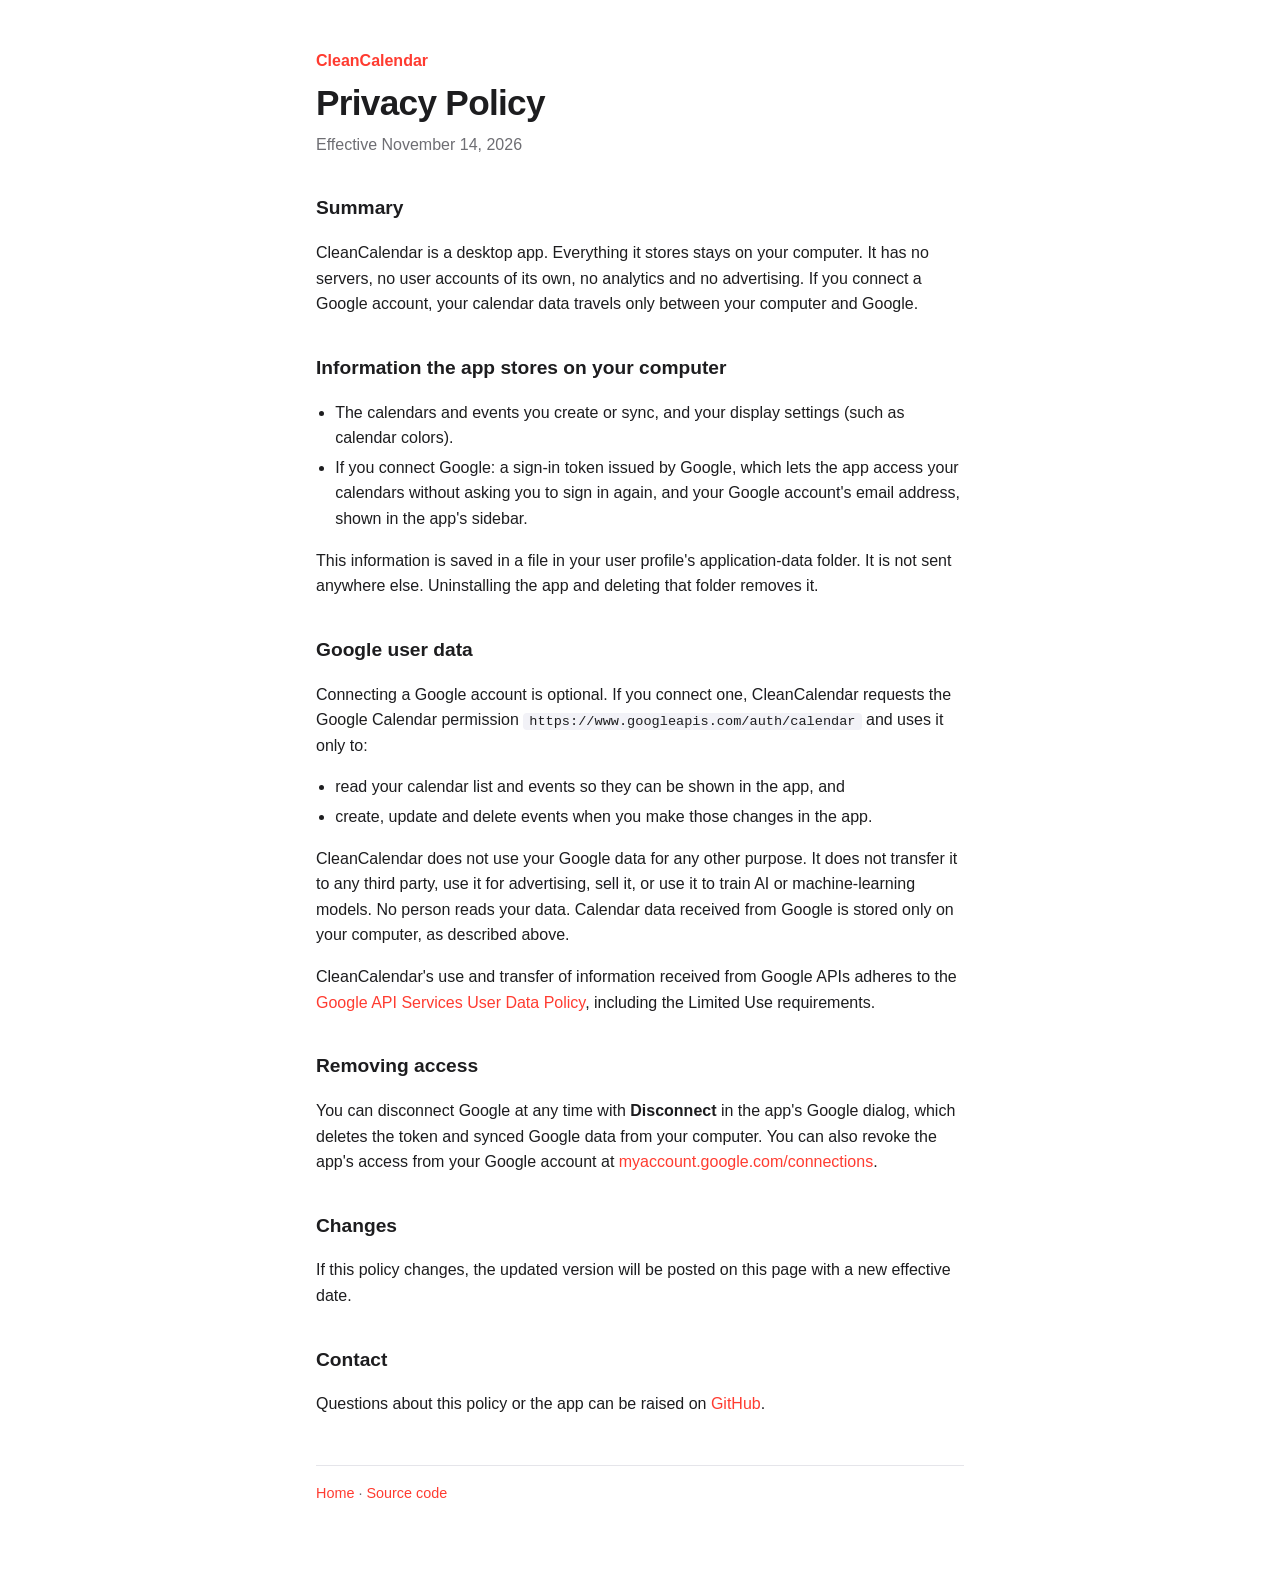
==== docs/privacy.html @ c33e26ed "Conflict-safe Google sync, emulator and live tests Uploads carry Google's etag (If-Match), so stale " ====
<!doctype html>
<html lang="en">
<head>
<meta charset="utf-8">
<meta name="viewport" content="width=device-width, initial-scale=1">
<title>Privacy Policy · CleanCalendar</title>
<meta name="description" content="How CleanCalendar handles your data and your Google Calendar information.">
<link rel="stylesheet" href="style.css">
</head>
<body>
<main>
  <header>
    <p class="crumb"><a href="index.html">CleanCalendar</a></p>
    <h1>Privacy Policy</h1>
    <p class="muted">Effective November 14, 2026</p>
  </header>

  <section>
    <h2>Summary</h2>
    <p>
      CleanCalendar is a desktop app. Everything it stores stays on your computer. It has no servers,
      no user accounts of its own, no analytics and no advertising. If you connect a Google account,
      your calendar data travels only between your computer and Google.
    </p>
  </section>

  <section>
    <h2>Information the app stores on your computer</h2>
    <ul>
      <li>The calendars and events you create or sync, and your display settings (such as calendar colors).</li>
      <li>If you connect Google: a sign-in token issued by Google, which lets the app access your calendars without asking you to sign in again, and your Google account's email address, shown in the app's sidebar.</li>
    </ul>
    <p>
      This information is saved in a file in your user profile's application-data folder. It is not sent
      anywhere else. Uninstalling the app and deleting that folder removes it.
    </p>
  </section>

  <section>
    <h2>Google user data</h2>
    <p>
      Connecting a Google account is optional. If you connect one, CleanCalendar requests the Google Calendar
      permission <code>https://www.googleapis.com/auth/calendar</code> and uses it only to:
    </p>
    <ul>
      <li>read your calendar list and events so they can be shown in the app, and</li>
      <li>create, update and delete events when you make those changes in the app.</li>
    </ul>
    <p>
      CleanCalendar does not use your Google data for any other purpose. It does not transfer it to any third
      party, use it for advertising, sell it, or use it to train AI or machine-learning models. No person
      reads your data. Calendar data received from Google is stored only on your computer, as described above.
    </p>
    <p>
      CleanCalendar's use and transfer of information received from Google APIs adheres to the
      <a href="https://developers.google.com/terms/api-services-user-data-policy">Google API Services User Data Policy</a>,
      including the Limited Use requirements.
    </p>
  </section>

  <section>
    <h2>Removing access</h2>
    <p>
      You can disconnect Google at any time with <strong>Disconnect</strong> in the app's Google dialog,
      which deletes the token and synced Google data from your computer. You can also revoke the app's
      access from your Google account at
      <a href="https://myaccount.google.com/connections">myaccount.google.com/connections</a>.
    </p>
  </section>

  <section>
    <h2>Changes</h2>
    <p>
      If this policy changes, the updated version will be posted on this page with a new effective date.
    </p>
  </section>

  <section>
    <h2>Contact</h2>
    <p>
      Questions about this policy or the app can be raised on
      <a href="https://github.com/Mytherin/CleanCalendar/issues">GitHub</a>.
    </p>
  </section>

  <footer>
    <a href="index.html">Home</a> ·
    <a href="https://github.com/Mytherin/CleanCalendar">Source code</a>
  </footer>
</main>
</body>
</html>
---- docs/style.css ----
:root {
  --bg: #ffffff;
  --text: #1d1d1f;
  --muted: #6e6e73;
  --line: #e5e5ea;
  --accent: #ff3b30;
  --code-bg: #f2f2f7;
}

@media (prefers-color-scheme: dark) {
  :root {
    --bg: #1c1c1e;
    --text: #f2f2f7;
    --muted: #98989f;
    --line: #38383a;
    --accent: #ff453a;
    --code-bg: #2c2c2e;
  }
}

* { box-sizing: border-box; }

body {
  margin: 0;
  background: var(--bg);
  color: var(--text);
  font: 16px/1.6 -apple-system, BlinkMacSystemFont, "Segoe UI", Roboto, Helvetica, Arial, sans-serif;
}

main {
  max-width: 680px;
  margin: 0 auto;
  padding: 48px 16px 64px;
}

h1 { font-size: 2.2rem; line-height: 1.2; margin: 0 0 8px; letter-spacing: -0.02em; }
h2 { font-size: 1.2rem; margin: 36px 0 8px; }
.lead { font-size: 1.15rem; color: var(--muted); margin: 0; }
.muted { color: var(--muted); margin: 0; }
.crumb { margin: 0 0 8px; font-weight: 600; }

a { color: var(--accent); text-decoration: none; }
a:hover { text-decoration: underline; }

code {
  background: var(--code-bg);
  padding: 1px 6px;
  border-radius: 4px;
  font-size: 0.85em;
  overflow-wrap: anywhere;
}

ul { padding-left: 1.2em; }
li { margin: 4px 0; }

footer {
  margin-top: 48px;
  padding-top: 16px;
  border-top: 1px solid var(--line);
  color: var(--muted);
  font-size: 0.9rem;
}
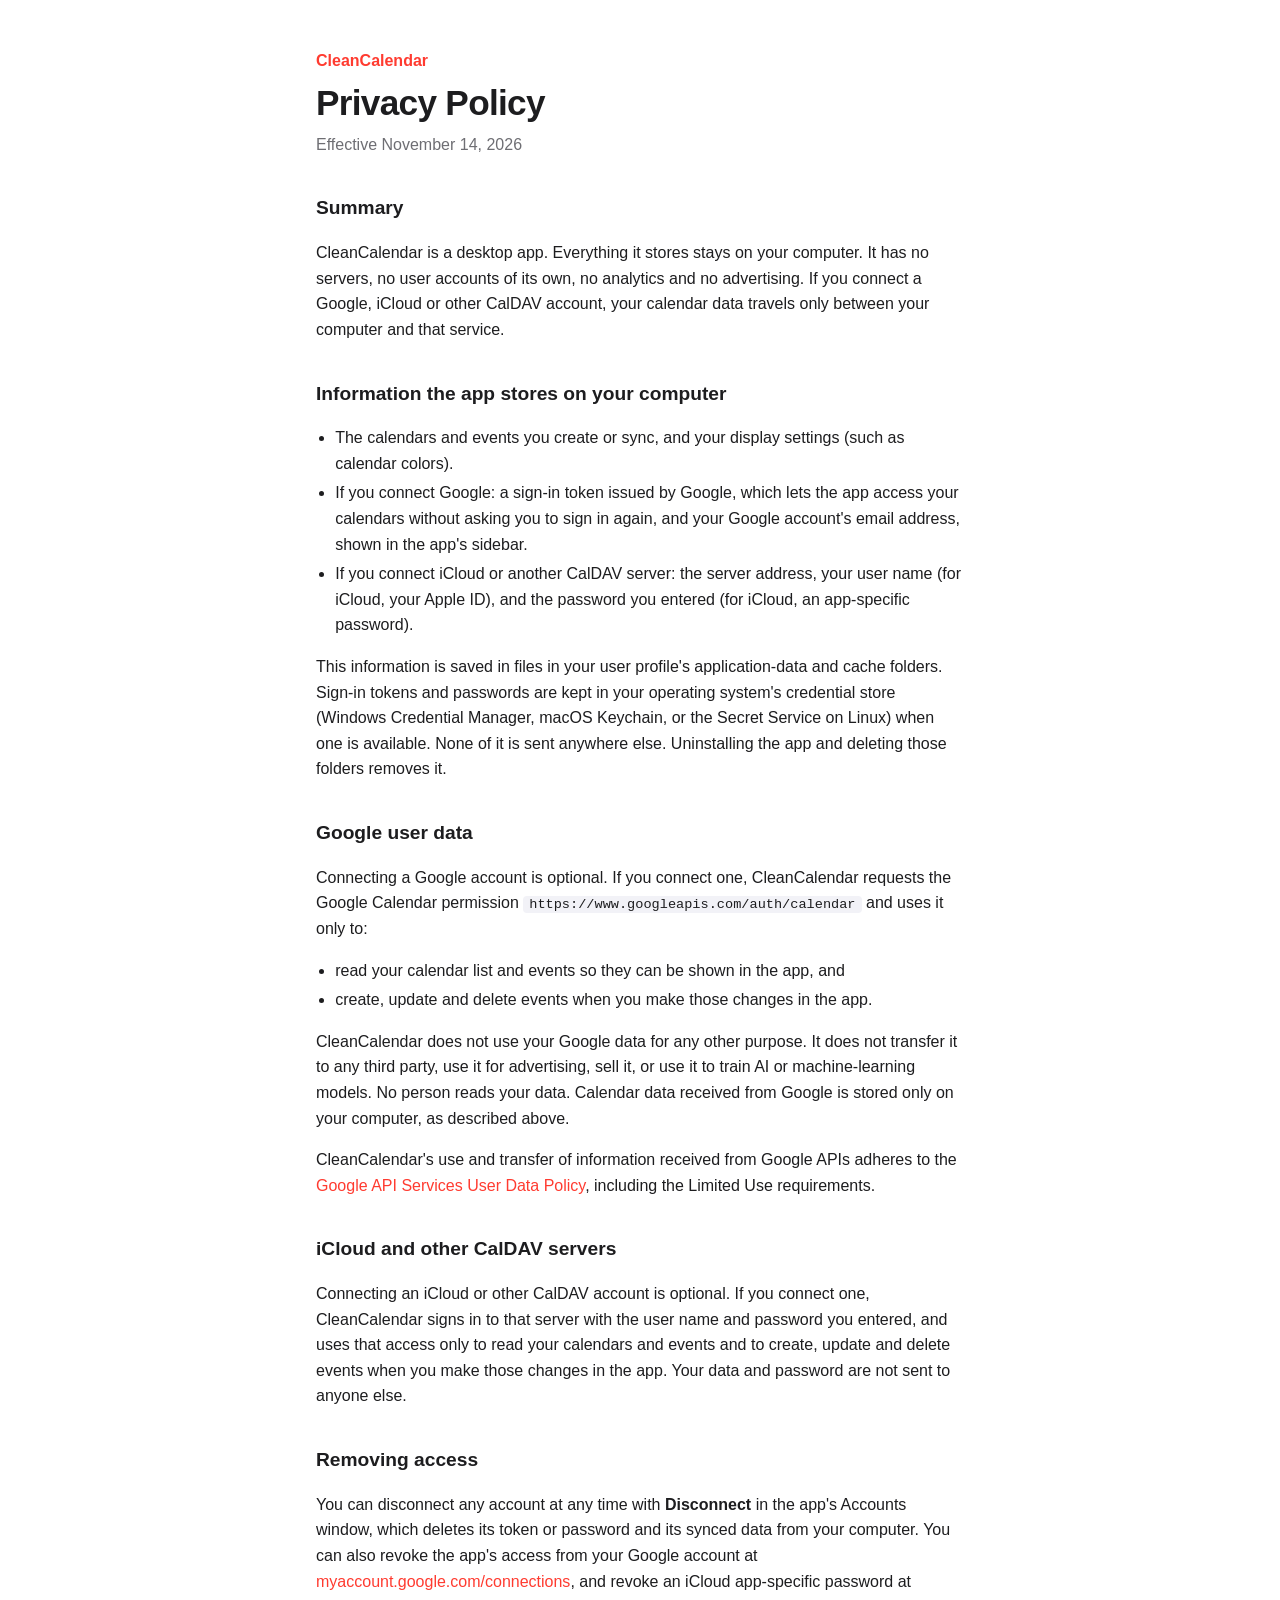
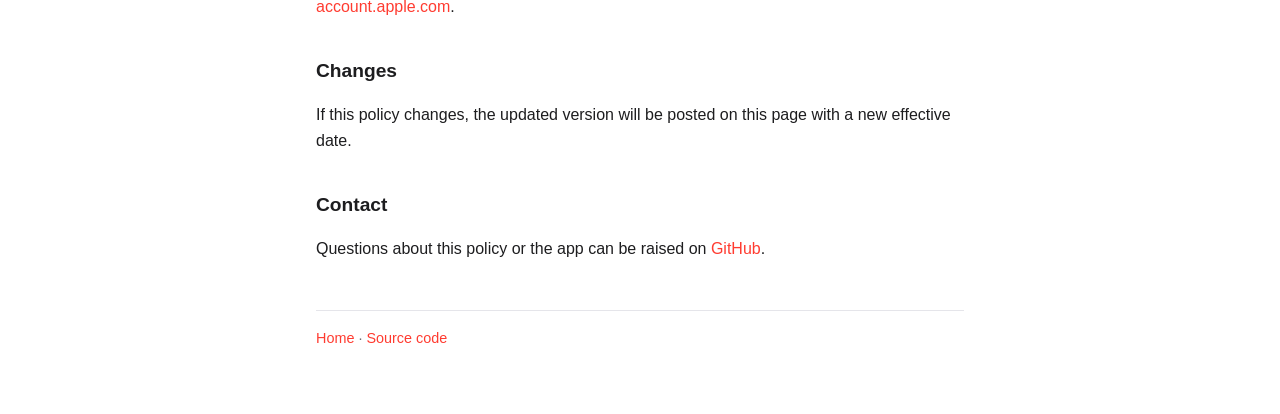
==== commit 9b0f9165: "Document iCloud/CalDAV accounts, shared sync, and the new tests" ====
--- a/docs/privacy.html
+++ b/docs/privacy.html
@@ -19,8 +19,8 @@
     <h2>Summary</h2>
     <p>
       CleanCalendar is a desktop app. Everything it stores stays on your computer. It has no servers,
-      no user accounts of its own, no analytics and no advertising. If you connect a Google account,
-      your calendar data travels only between your computer and Google.
+      no user accounts of its own, no analytics and no advertising. If you connect a Google, iCloud or
+      other CalDAV account, your calendar data travels only between your computer and that service.
     </p>
   </section>
 
@@ -29,10 +29,13 @@
     <ul>
       <li>The calendars and events you create or sync, and your display settings (such as calendar colors).</li>
       <li>If you connect Google: a sign-in token issued by Google, which lets the app access your calendars without asking you to sign in again, and your Google account's email address, shown in the app's sidebar.</li>
+      <li>If you connect iCloud or another CalDAV server: the server address, your user name (for iCloud, your Apple ID), and the password you entered (for iCloud, an app-specific password).</li>
     </ul>
     <p>
-      This information is saved in a file in your user profile's application-data folder. It is not sent
-      anywhere else. Uninstalling the app and deleting that folder removes it.
+      This information is saved in files in your user profile's application-data and cache folders.
+      Sign-in tokens and passwords are kept in your operating system's credential store (Windows Credential
+      Manager, macOS Keychain, or the Secret Service on Linux) when one is available. None of it is sent
+      anywhere else. Uninstalling the app and deleting those folders removes it.
     </p>
   </section>
 
@@ -59,12 +62,23 @@
   </section>
 
   <section>
+    <h2>iCloud and other CalDAV servers</h2>
+    <p>
+      Connecting an iCloud or other CalDAV account is optional. If you connect one, CleanCalendar signs in to
+      that server with the user name and password you entered, and uses that access only to read your
+      calendars and events and to create, update and delete events when you make those changes in the app.
+      Your data and password are not sent to anyone else.
+    </p>
+  </section>
+
+  <section>
     <h2>Removing access</h2>
     <p>
-      You can disconnect Google at any time with <strong>Disconnect</strong> in the app's Google dialog,
-      which deletes the token and synced Google data from your computer. You can also revoke the app's
+      You can disconnect any account at any time with <strong>Disconnect</strong> in the app's Accounts window,
+      which deletes its token or password and its synced data from your computer. You can also revoke the app's
       access from your Google account at
-      <a href="https://myaccount.google.com/connections">myaccount.google.com/connections</a>.
+      <a href="https://myaccount.google.com/connections">myaccount.google.com/connections</a>, and revoke an
+      iCloud app-specific password at <a href="https://account.apple.com/account/manage">account.apple.com</a>.
     </p>
   </section>
 
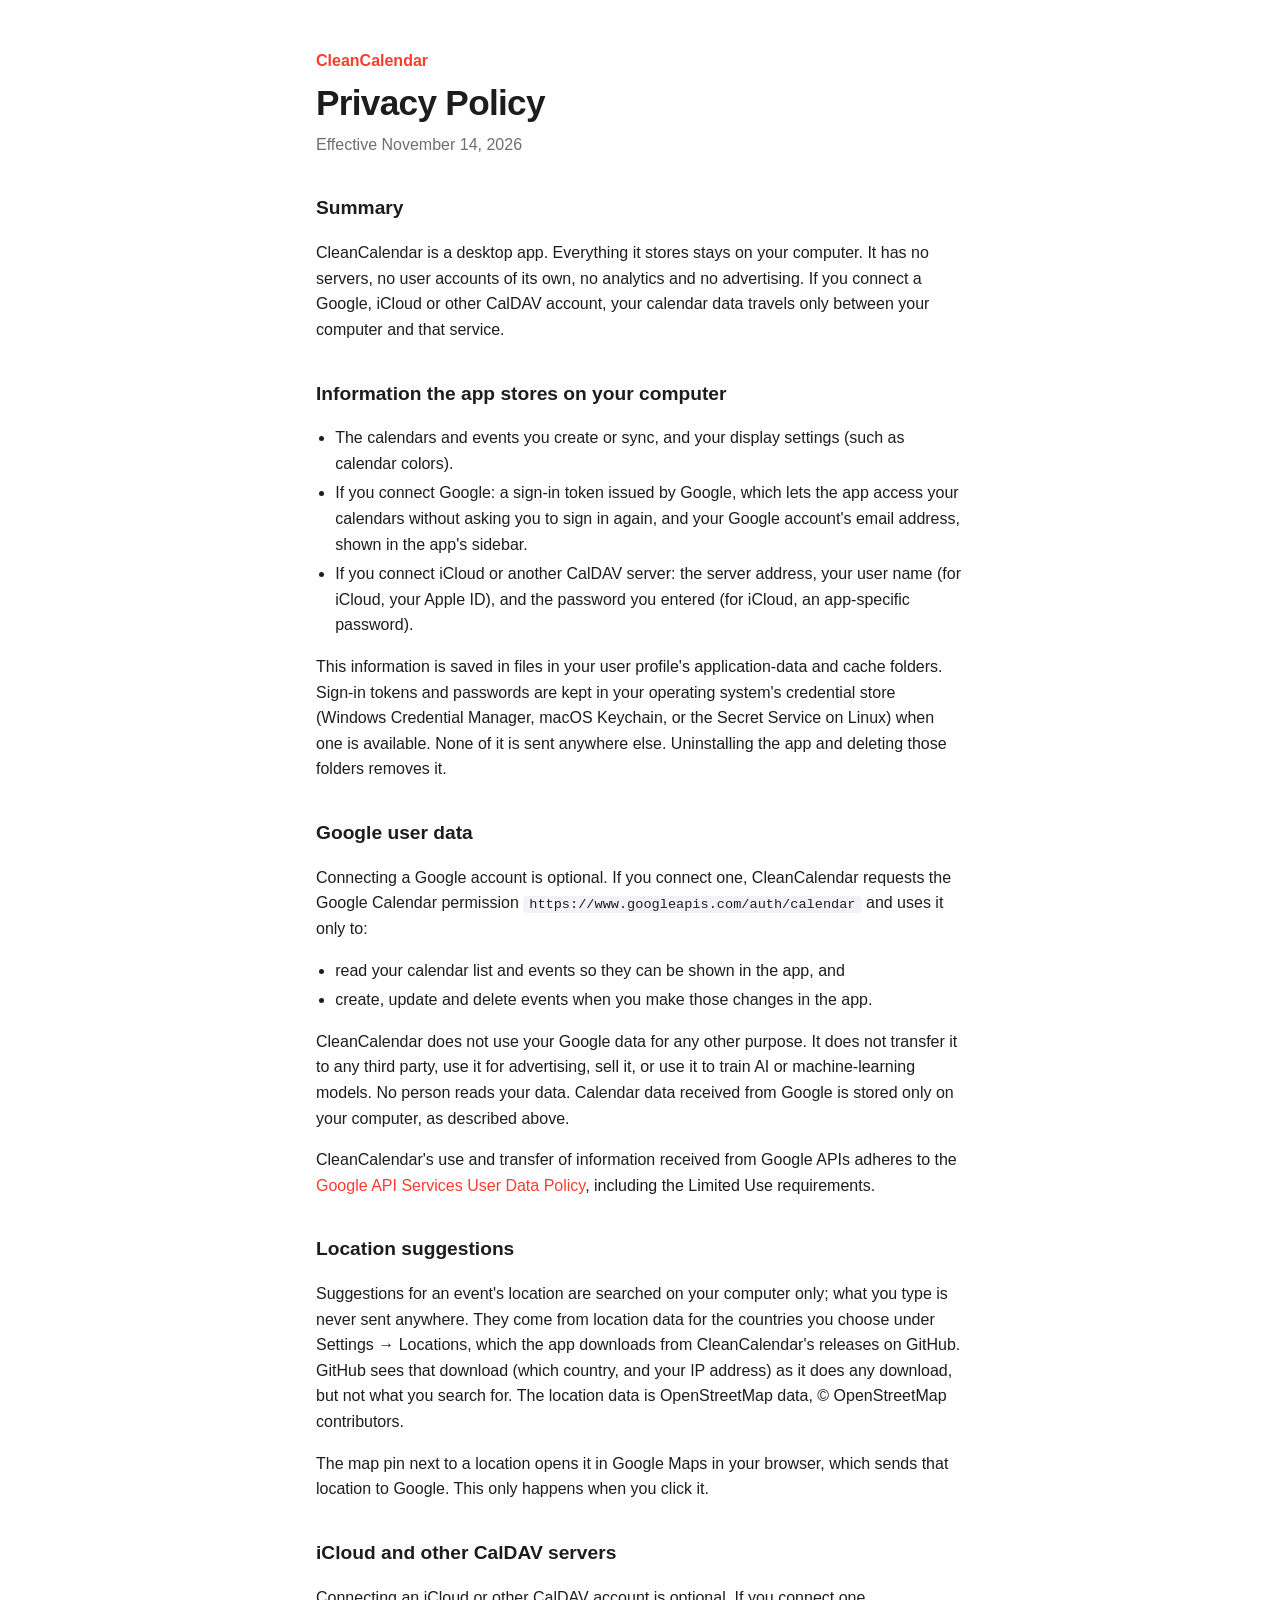
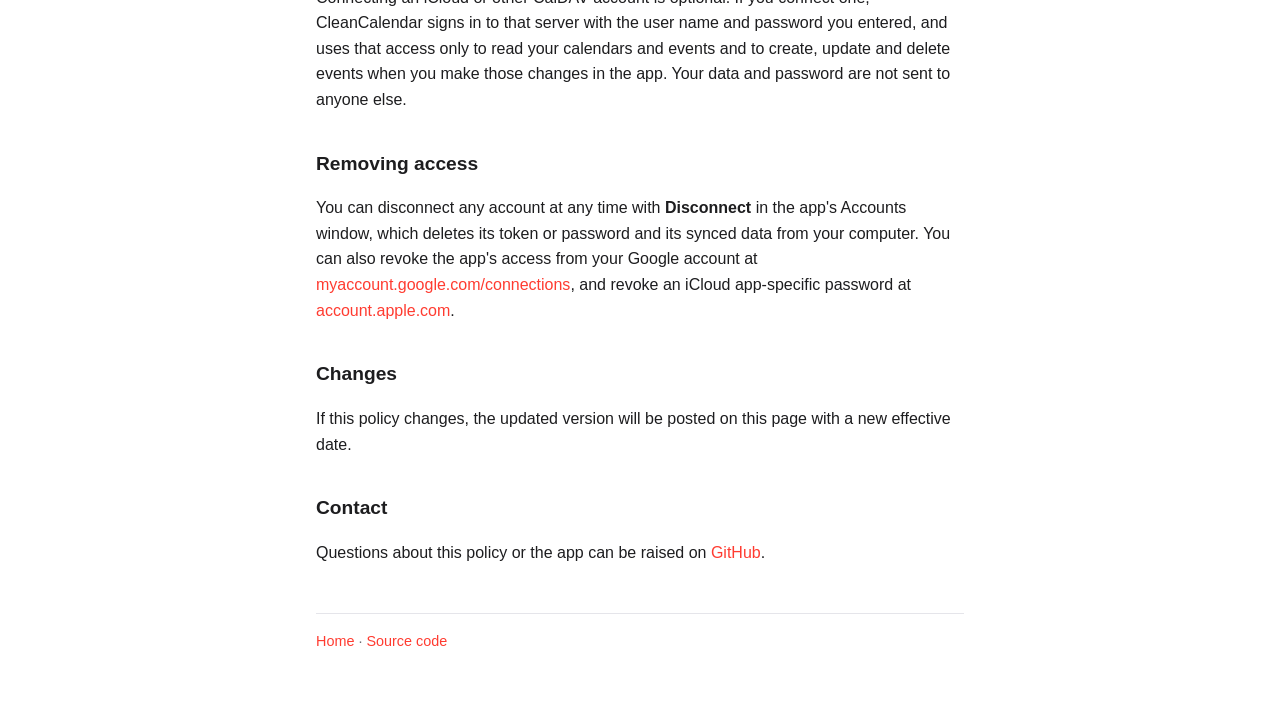
==== commit fb1ec056: "Location data: download prebuilt country indexes from the GitHub release The app no longer downloads" ====
--- a/docs/privacy.html
+++ b/docs/privacy.html
@@ -62,6 +62,21 @@
   </section>
 
   <section>
+    <h2>Location suggestions</h2>
+    <p>
+      Suggestions for an event's location are searched on your computer only; what you type is never sent
+      anywhere. They come from location data for the countries you choose under Settings&nbsp;→&nbsp;Locations,
+      which the app downloads from CleanCalendar's releases on GitHub. GitHub sees that download (which country,
+      and your IP address) as it does any download, but not what you search for. The location data is
+      OpenStreetMap data, © OpenStreetMap contributors.
+    </p>
+    <p>
+      The map pin next to a location opens it in Google Maps in your browser, which sends that location to
+      Google. This only happens when you click it.
+    </p>
+  </section>
+
+  <section>
     <h2>iCloud and other CalDAV servers</h2>
     <p>
       Connecting an iCloud or other CalDAV account is optional. If you connect one, CleanCalendar signs in to
